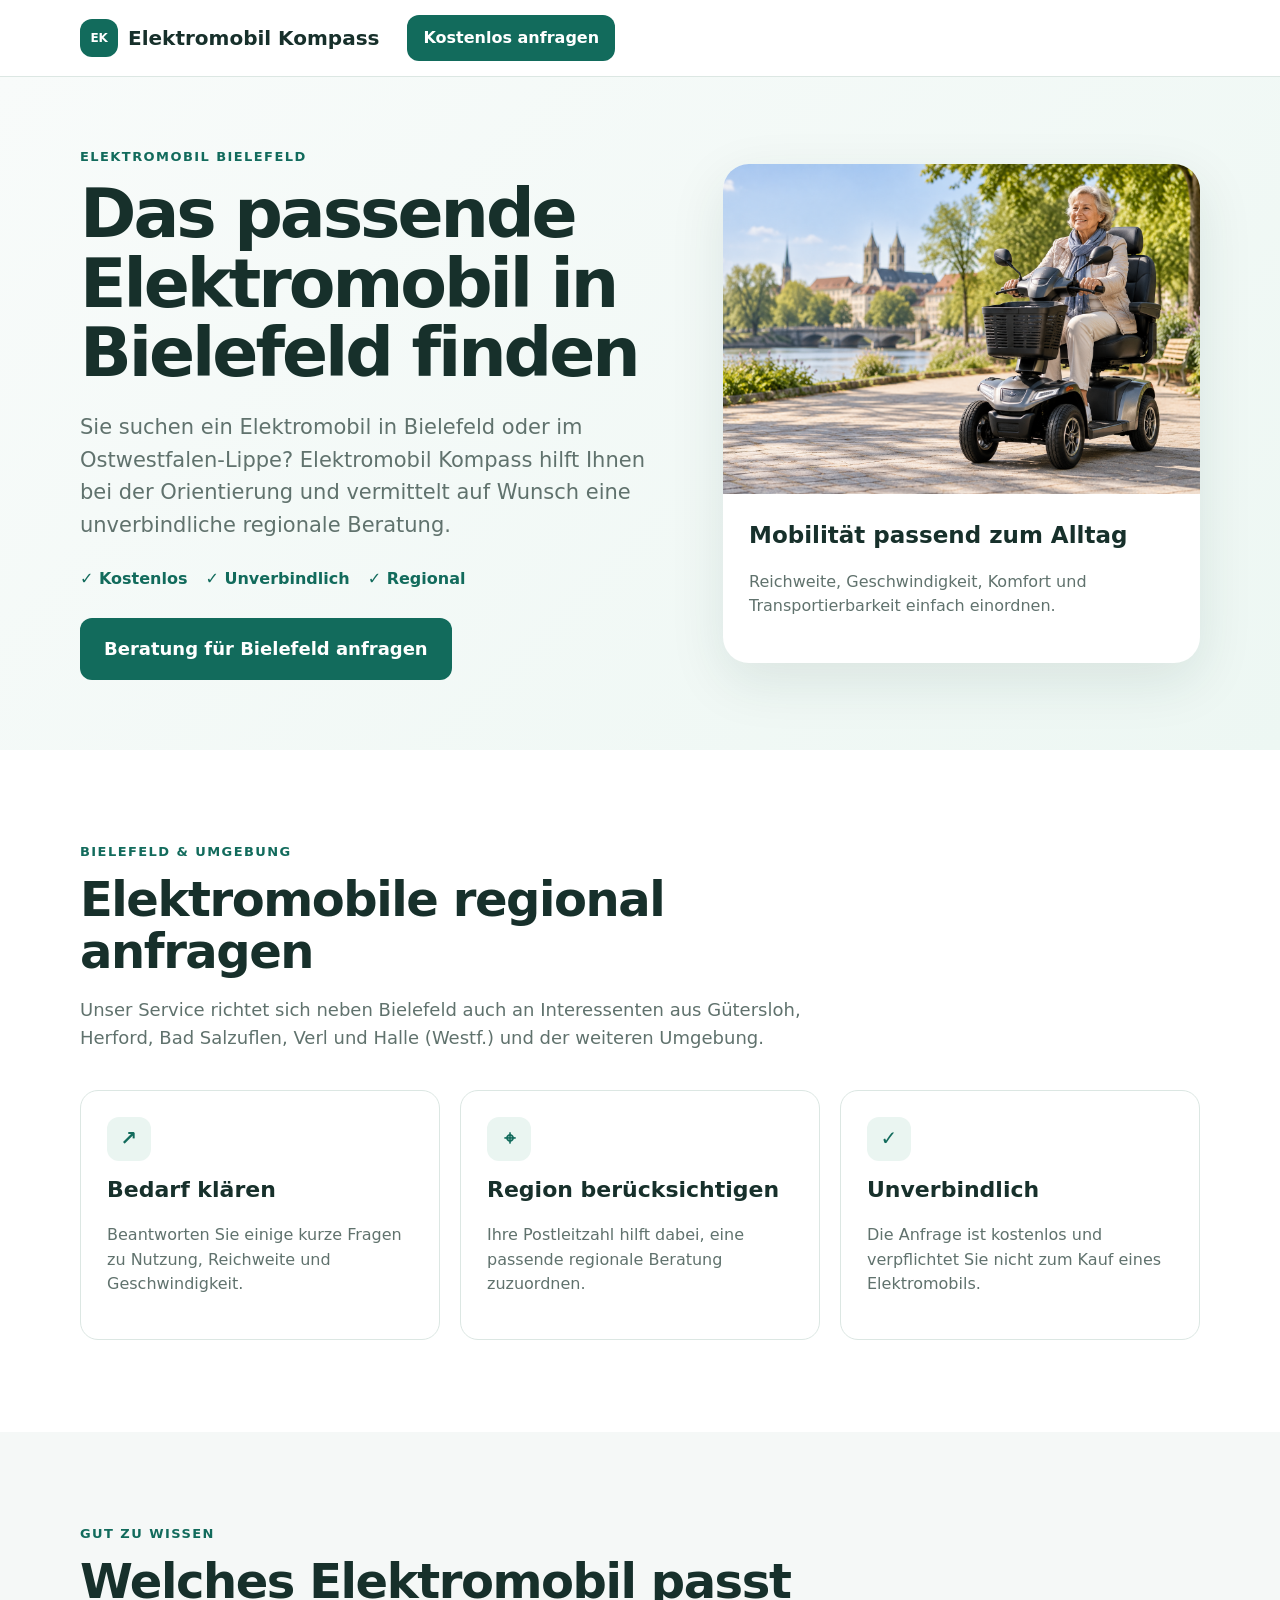
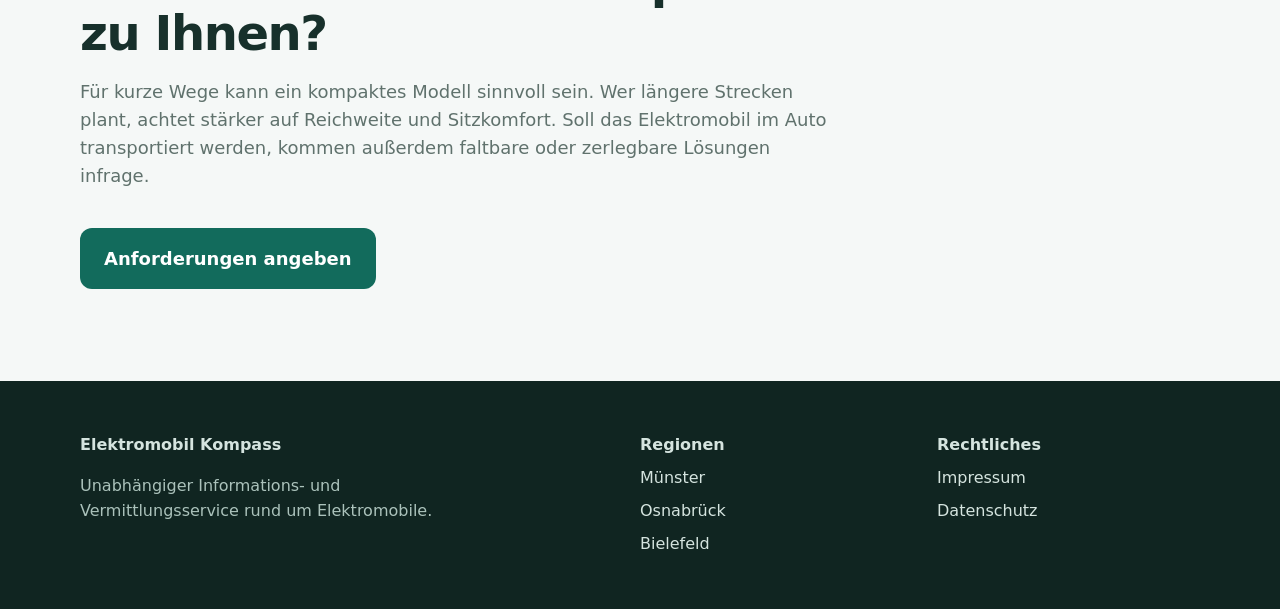
==== bielefeld.html @ a567de17 "Add files via upload" ====
<!doctype html>
<html lang="de"><head>
<meta charset="utf-8"><meta name="viewport" content="width=device-width,initial-scale=1">
<title>Elektromobil Bielefeld | Elektromobil Kompass</title>
<meta name="description" content="Elektromobil-Beratung in Bielefeld und OWL anfragen.">
<link rel="stylesheet" href="style.css">
</head><body>
<header class="topbar"><div class="wrap nav">
<a class="brand" href="index.html"><span class="brand-mark">EK</span><span>Elektromobil Kompass</span></a>
<a class="btn btn-small" href="index.html#anfrage">Kostenlos anfragen</a>
</div></header>
<main>
<section class="hero region-hero"><div class="wrap hero-grid">
<div><div class="eyebrow">Elektromobil Bielefeld</div>
<h1>Das passende Elektromobil in Bielefeld finden</h1>
<p class="lead">Sie suchen ein Elektromobil in Bielefeld oder im Ostwestfalen-Lippe? Elektromobil Kompass hilft Ihnen bei der Orientierung und vermittelt auf Wunsch eine unverbindliche regionale Beratung.</p>
<div class="trust-row"><span>✓ Kostenlos</span><span>✓ Unverbindlich</span><span>✓ Regional</span></div>
<a class="btn btn-large" href="index.html#anfrage">Beratung für Bielefeld anfragen</a>
</div>
<div class="hero-card"><img class="hero-photo" src="elektromobil-kompass-hero.png" alt="Modernes Elektromobil im Alltag"><div class="hero-card-content"><strong>Mobilität passend zum Alltag</strong><p>Reichweite, Geschwindigkeit, Komfort und Transportierbarkeit einfach einordnen.</p></div></div>
</div></section>
<section class="section"><div class="wrap"><div class="section-head">
<div class="eyebrow">Bielefeld & Umgebung</div><h2>Elektromobile regional anfragen</h2>
<p>Unser Service richtet sich neben Bielefeld auch an Interessenten aus Gütersloh, Herford, Bad Salzuflen, Verl und Halle (Westf.) und der weiteren Umgebung.</p>
</div><div class="cards three">
<article class="card"><span class="icon">↗</span><h3>Bedarf klären</h3><p>Beantworten Sie einige kurze Fragen zu Nutzung, Reichweite und Geschwindigkeit.</p></article>
<article class="card"><span class="icon">⌖</span><h3>Region berücksichtigen</h3><p>Ihre Postleitzahl hilft dabei, eine passende regionale Beratung zuzuordnen.</p></article>
<article class="card"><span class="icon">✓</span><h3>Unverbindlich</h3><p>Die Anfrage ist kostenlos und verpflichtet Sie nicht zum Kauf eines Elektromobils.</p></article>
</div></div></section>
<section class="section alt"><div class="wrap"><div class="section-head">
<div class="eyebrow">Gut zu wissen</div><h2>Welches Elektromobil passt zu Ihnen?</h2>
<p>Für kurze Wege kann ein kompaktes Modell sinnvoll sein. Wer längere Strecken plant, achtet stärker auf Reichweite und Sitzkomfort. Soll das Elektromobil im Auto transportiert werden, kommen außerdem faltbare oder zerlegbare Lösungen infrage.</p>
</div><a class="btn btn-large" href="index.html#anfrage">Anforderungen angeben</a></div></section>
</main>
<footer><div class="wrap footer-grid"><div><strong>Elektromobil Kompass</strong><p>Unabhängiger Informations- und Vermittlungsservice rund um Elektromobile.</p></div><div><strong>Regionen</strong><a href="muenster.html">Münster</a><a href="osnabrueck.html">Osnabrück</a><a href="bielefeld.html">Bielefeld</a></div><div><strong>Rechtliches</strong><a href="impressum.html">Impressum</a><a href="datenschutz.html">Datenschutz</a></div></div></footer>
</body></html>
---- style.css ----
:root{
  --ink:#17302b;--muted:#60726d;--brand:#126b5c;--brand2:#eaf5f1;--paper:#ffffff;
  --soft:#f5f8f7;--line:#dce7e3;--accent:#f2b84b;--radius:18px;--shadow:0 18px 55px rgba(22,57,49,.10)
}
*{box-sizing:border-box}html{scroll-behavior:smooth}body{margin:0;font-family:Inter,ui-sans-serif,system-ui,-apple-system,BlinkMacSystemFont,"Segoe UI",sans-serif;color:var(--ink);background:var(--paper);line-height:1.55}
a{color:inherit}.wrap{width:min(1120px,calc(100% - 36px));margin:auto}.topbar{position:sticky;top:0;z-index:50;background:rgba(255,255,255,.94);backdrop-filter:blur(12px);border-bottom:1px solid var(--line)}
.nav{height:76px;display:flex;align-items:center;gap:28px}.brand{display:flex;align-items:center;gap:10px;text-decoration:none;font-weight:800;font-size:20px}.brand-mark{width:38px;height:38px;border-radius:12px;background:var(--brand);color:white;display:grid;place-items:center}
nav{display:flex;gap:26px;margin-left:auto}nav a{text-decoration:none;color:var(--muted);font-weight:650}.btn{border:0;border-radius:12px;background:var(--brand);color:#fff;padding:14px 20px;font-weight:800;text-decoration:none;display:inline-flex;align-items:center;justify-content:center;cursor:pointer;font-size:16px}.btn:hover{filter:brightness(.94)}
.btn-small{padding:11px 16px}.btn-large{padding:17px 24px;font-size:18px}.btn-white{background:white;color:var(--brand)}.btn-ghost{background:transparent;color:var(--brand);border:1px solid var(--line)}
.hero{padding:82px 0 70px;background:linear-gradient(135deg,#f8fbfa 0%,#edf7f3 100%)}.hero-grid{display:grid;grid-template-columns:1.1fr .9fr;gap:60px;align-items:center}.eyebrow{text-transform:uppercase;letter-spacing:.11em;font-size:13px;font-weight:900;color:var(--brand);margin-bottom:12px}.eyebrow.light{color:#d8f2eb}
h1{font-size:clamp(42px,6vw,68px);line-height:1.02;letter-spacing:-.045em;margin:0 0 24px;max-width:800px}h2{font-size:clamp(32px,4vw,48px);line-height:1.08;letter-spacing:-.03em;margin:0 0 14px}h3{font-size:22px;margin:12px 0 9px}.lead{font-size:21px;color:var(--muted);max-width:680px}.trust-row{display:flex;flex-wrap:wrap;gap:18px;margin:26px 0;color:var(--brand);font-weight:800}.micro{color:var(--muted);font-size:14px}
.hero-card{background:white;border-radius:26px;box-shadow:var(--shadow);overflow:hidden}.scooter-visual{height:270px;position:relative;background:linear-gradient(#cfe9e3 0 63%,#dde9e5 63%);overflow:hidden}.sun{position:absolute;width:70px;height:70px;border-radius:50%;background:#f5c96b;right:34px;top:28px}.road{position:absolute;height:80px;background:#b9c8c4;bottom:0;left:-10%;right:-10%;transform:skewY(-3deg)}.scooter{position:absolute;width:150px;height:82px;border-radius:34px 44px 22px 22px;background:var(--brand);color:white;font-size:38px;display:grid;place-items:center;left:50%;bottom:49px;transform:translateX(-50%);box-shadow:0 12px 0 -3px rgba(0,0,0,.08)}.scooter:before,.scooter:after{content:"";position:absolute;width:34px;height:34px;border:9px solid #294840;background:#f3f6f5;border-radius:50%;bottom:-20px}.scooter:before{left:14px}.scooter:after{right:14px}.hero-card-content{padding:24px 26px 28px}.hero-card-content strong{font-size:23px}.hero-card-content p{color:var(--muted)}
.proof{border-top:1px solid var(--line);border-bottom:1px solid var(--line)}.stats{display:grid;grid-template-columns:repeat(3,1fr);padding:26px 0}.stats div{text-align:center;border-right:1px solid var(--line)}.stats div:last-child{border-right:0}.stats strong{display:block;font-size:30px}.stats span{color:var(--muted)}
.section{padding:92px 0}.section.alt{background:var(--soft)}.section-head{max-width:760px;margin-bottom:38px}.section-head p{font-size:18px;color:var(--muted)}.cards{display:grid;gap:20px}.cards.four{grid-template-columns:repeat(4,1fr)}.cards.three{grid-template-columns:repeat(3,1fr)}.card,.region-card{background:white;border:1px solid var(--line);border-radius:var(--radius);padding:26px}.card .icon{width:44px;height:44px;background:var(--brand2);color:var(--brand);display:grid;place-items:center;border-radius:12px;font-size:20px;font-weight:900}.card p,.region-card p{color:var(--muted)}.region-card{box-shadow:0 7px 22px rgba(22,57,49,.04)}.region-card .pin{font-size:26px}.region-card a{color:var(--brand);font-weight:850;text-decoration:none}
.funnel-wrap{display:grid;grid-template-columns:.8fr 1.2fr;gap:48px;align-items:start}.funnel-copy{position:sticky;top:120px}.funnel-copy p{font-size:18px;color:var(--muted)}.mini-benefits{display:grid;gap:10px;margin-top:26px;font-weight:800;color:var(--brand)}
.funnel{background:white;border:1px solid var(--line);border-radius:24px;box-shadow:var(--shadow);padding:30px}.progress{height:8px;background:#e9efed;border-radius:99px;overflow:hidden}.progress div{height:100%;width:14.28%;background:var(--brand);transition:.25s}.step-label{color:var(--muted);font-size:14px;margin:10px 0 24px}.step{display:none;border:0;padding:0;margin:0}.step.active{display:block}.step legend{font-size:27px;font-weight:850;line-height:1.2;margin-bottom:22px;width:100%}
.choice{display:block;margin:10px 0}.choice input{position:absolute;opacity:0}.choice span{display:block;padding:15px 17px;border:2px solid var(--line);border-radius:12px;font-weight:700;cursor:pointer}.choice input:checked+span{border-color:var(--brand);background:var(--brand2);color:var(--brand)}
.text-input{width:100%;padding:14px 15px;border:2px solid var(--line);border-radius:11px;font:inherit;margin:7px 0 18px;background:white}.text-input:focus{outline:0;border-color:var(--brand)}.grid2{display:grid;grid-template-columns:1fr 1fr;gap:14px}.consent{display:flex;gap:11px;align-items:flex-start;font-size:13px;color:var(--muted);margin-top:8px}.consent input{margin-top:4px}.legal-note{font-size:11px;color:#7c8b87;background:#f7f9f8;padding:10px;border-radius:8px}
.funnel-actions{display:flex;gap:10px;justify-content:space-between;margin-top:24px}.funnel-actions .btn:last-child{margin-left:auto}#submitBtn{display:none}.form-message{margin-top:14px;padding:14px;border-radius:10px;background:var(--brand2)}
.faq{display:grid;gap:12px;max-width:850px}.faq details{background:white;border:1px solid var(--line);border-radius:14px;padding:18px 20px}.faq summary{cursor:pointer;font-weight:850;font-size:18px}.faq p{color:var(--muted)}
.cta{background:var(--brand);color:white;padding:58px 0}.cta-inner{display:flex;align-items:center;justify-content:space-between;gap:28px}.cta h2{max-width:700px;margin-bottom:0}
footer{padding:52px 0;background:#102521;color:#d5e4df}.footer-grid{display:grid;grid-template-columns:2fr 1fr 1fr;gap:34px}.footer-grid a{display:block;color:#d5e4df;text-decoration:none;margin-top:8px}.footer-grid p{color:#abc2bb;max-width:420px}
@media(max-width:900px){nav{display:none}.hero-grid,.funnel-wrap{grid-template-columns:1fr}.hero{padding-top:52px}.funnel-copy{position:static}.cards.four{grid-template-columns:1fr 1fr}.cards.three{grid-template-columns:1fr}.hero-card{max-width:620px}.cta-inner{align-items:flex-start;flex-direction:column}}
@media(max-width:620px){.nav .btn-small{display:none}.cards.four,.stats,.footer-grid,.grid2{grid-template-columns:1fr}.stats div{border-right:0;border-bottom:1px solid var(--line);padding:12px}.stats div:last-child{border-bottom:0}.section{padding:66px 0}.funnel{padding:22px 18px}.step legend{font-size:23px}h1{font-size:43px}.hero-grid{gap:34px}.scooter-visual{height:220px}}

.brand-mark{font-size:12px;letter-spacing:-.03em}
.service-note{background:#f3f8f6;border:1px solid var(--line);border-left:4px solid var(--brand);padding:14px 15px;border-radius:10px;margin-bottom:22px;color:var(--muted);font-size:14px}
.service-note strong{color:var(--ink)}

.hero-photo{display:block;width:100%;height:330px;object-fit:cover;object-position:center}
@media(max-width:620px){.hero-photo{height:260px}}

.about{border-top:1px solid var(--line)}
.about-grid{display:grid;grid-template-columns:.8fr 1.2fr;gap:55px;align-items:start}
.about-text{font-size:18px;color:var(--muted)}
.legal-page{max-width:850px}
.legal-page h1{font-size:clamp(42px,6vw,60px)}
.legal-page h2{font-size:26px;margin-top:34px}
.legal-warning{padding:16px 18px;background:#fff7e7;border:1px solid #ead7ad;border-radius:12px;margin:24px 0}
.region-hero{padding-top:70px}
@media(max-width:900px){.about-grid{grid-template-columns:1fr;gap:12px}}
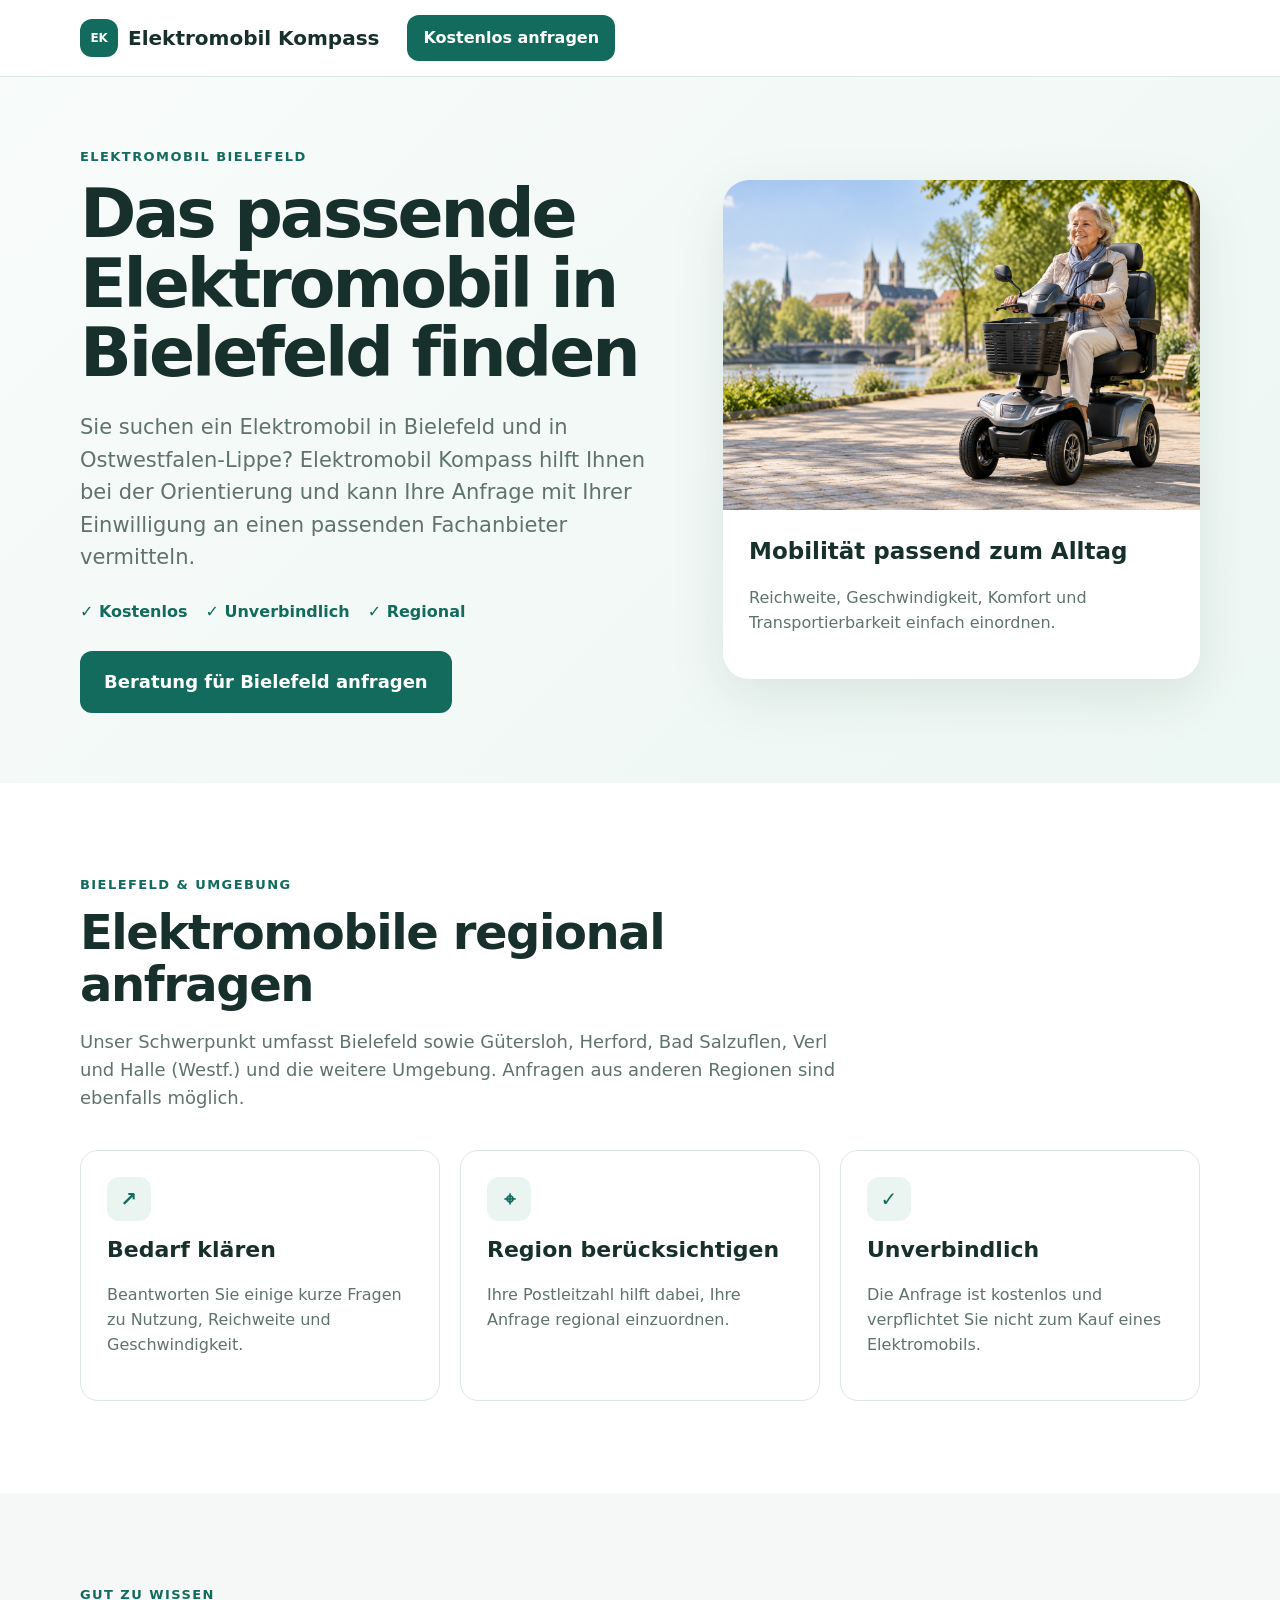
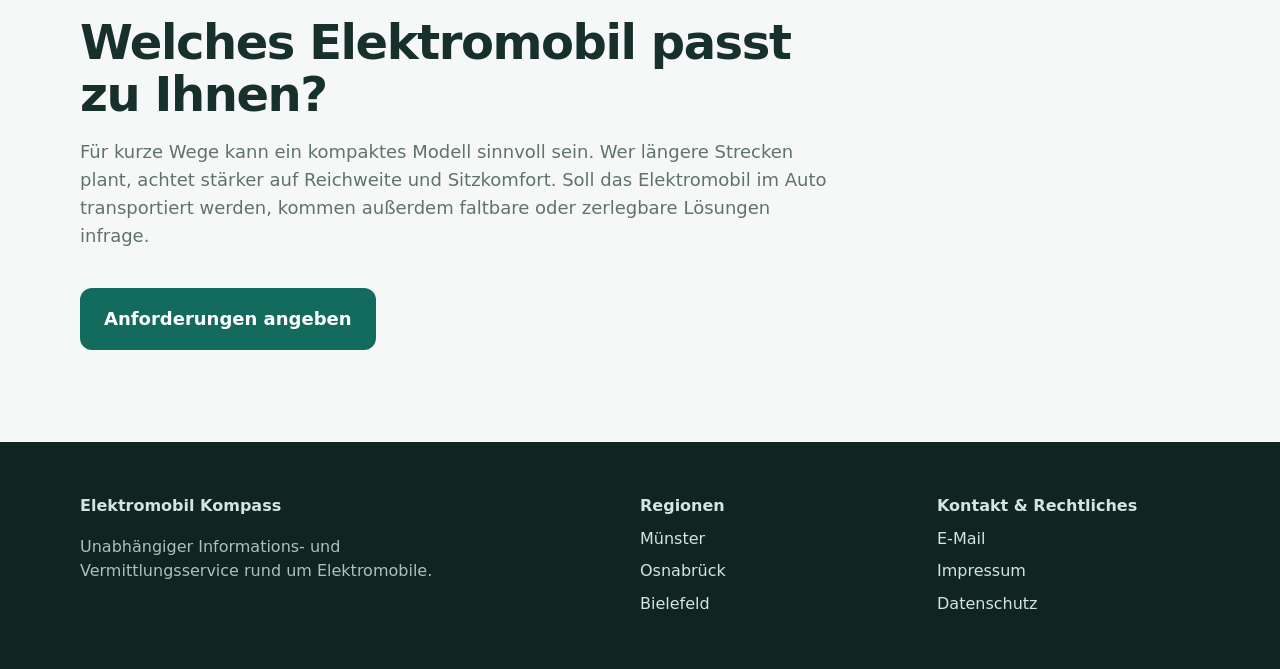
==== commit e17bdf9f: "Add files via upload" ====
--- a/bielefeld.html
+++ b/bielefeld.html
@@ -4,6 +4,10 @@
 <title>Elektromobil Bielefeld | Elektromobil Kompass</title>
 <meta name="description" content="Elektromobil-Beratung in Bielefeld und OWL anfragen.">
 <link rel="stylesheet" href="style.css">
+<link rel="canonical" href="https://elektromobil-kompass.de/bielefeld.html">
+<link rel="icon" href="favicon.svg" type="image/svg+xml">
+<meta property="og:title" content="Elektromobil Bielefeld | Elektromobil Kompass">
+<meta property="og:image" content="https://elektromobil-kompass.de/elektromobil-kompass-hero.png">
 </head><body>
 <header class="topbar"><div class="wrap nav">
 <a class="brand" href="index.html"><span class="brand-mark">EK</span><span>Elektromobil Kompass</span></a>
@@ -13,7 +17,7 @@
 <section class="hero region-hero"><div class="wrap hero-grid">
 <div><div class="eyebrow">Elektromobil Bielefeld</div>
 <h1>Das passende Elektromobil in Bielefeld finden</h1>
-<p class="lead">Sie suchen ein Elektromobil in Bielefeld oder im Ostwestfalen-Lippe? Elektromobil Kompass hilft Ihnen bei der Orientierung und vermittelt auf Wunsch eine unverbindliche regionale Beratung.</p>
+<p class="lead">Sie suchen ein Elektromobil in Bielefeld und in Ostwestfalen-Lippe? Elektromobil Kompass hilft Ihnen bei der Orientierung und kann Ihre Anfrage mit Ihrer Einwilligung an einen passenden Fachanbieter vermitteln.</p>
 <div class="trust-row"><span>✓ Kostenlos</span><span>✓ Unverbindlich</span><span>✓ Regional</span></div>
 <a class="btn btn-large" href="index.html#anfrage">Beratung für Bielefeld anfragen</a>
 </div>
@@ -21,10 +25,10 @@
 </div></section>
 <section class="section"><div class="wrap"><div class="section-head">
 <div class="eyebrow">Bielefeld & Umgebung</div><h2>Elektromobile regional anfragen</h2>
-<p>Unser Service richtet sich neben Bielefeld auch an Interessenten aus Gütersloh, Herford, Bad Salzuflen, Verl und Halle (Westf.) und der weiteren Umgebung.</p>
+<p>Unser Schwerpunkt umfasst Bielefeld sowie Gütersloh, Herford, Bad Salzuflen, Verl und Halle (Westf.) und die weitere Umgebung. Anfragen aus anderen Regionen sind ebenfalls möglich.</p>
 </div><div class="cards three">
 <article class="card"><span class="icon">↗</span><h3>Bedarf klären</h3><p>Beantworten Sie einige kurze Fragen zu Nutzung, Reichweite und Geschwindigkeit.</p></article>
-<article class="card"><span class="icon">⌖</span><h3>Region berücksichtigen</h3><p>Ihre Postleitzahl hilft dabei, eine passende regionale Beratung zuzuordnen.</p></article>
+<article class="card"><span class="icon">⌖</span><h3>Region berücksichtigen</h3><p>Ihre Postleitzahl hilft dabei, Ihre Anfrage regional einzuordnen.</p></article>
 <article class="card"><span class="icon">✓</span><h3>Unverbindlich</h3><p>Die Anfrage ist kostenlos und verpflichtet Sie nicht zum Kauf eines Elektromobils.</p></article>
 </div></div></section>
 <section class="section alt"><div class="wrap"><div class="section-head">
@@ -32,5 +36,5 @@
 <p>Für kurze Wege kann ein kompaktes Modell sinnvoll sein. Wer längere Strecken plant, achtet stärker auf Reichweite und Sitzkomfort. Soll das Elektromobil im Auto transportiert werden, kommen außerdem faltbare oder zerlegbare Lösungen infrage.</p>
 </div><a class="btn btn-large" href="index.html#anfrage">Anforderungen angeben</a></div></section>
 </main>
-<footer><div class="wrap footer-grid"><div><strong>Elektromobil Kompass</strong><p>Unabhängiger Informations- und Vermittlungsservice rund um Elektromobile.</p></div><div><strong>Regionen</strong><a href="muenster.html">Münster</a><a href="osnabrueck.html">Osnabrück</a><a href="bielefeld.html">Bielefeld</a></div><div><strong>Rechtliches</strong><a href="impressum.html">Impressum</a><a href="datenschutz.html">Datenschutz</a></div></div></footer>
+<footer><div class="wrap footer-grid"><div><strong>Elektromobil Kompass</strong><p>Unabhängiger Informations- und Vermittlungsservice rund um Elektromobile.</p></div><div><strong>Regionen</strong><a href="muenster.html">Münster</a><a href="osnabrueck.html">Osnabrück</a><a href="bielefeld.html">Bielefeld</a></div><div><strong>Kontakt & Rechtliches</strong><a href="mailto:info@elektromobil-kompass.de">E-Mail</a><a href="impressum.html">Impressum</a><a href="datenschutz.html">Datenschutz</a></div></div></footer>
 </body></html>
--- a/style.css
+++ b/style.css
@@ -39,3 +39,33 @@
 .legal-warning{padding:16px 18px;background:#fff7e7;border:1px solid #ead7ad;border-radius:12px;margin:24px 0}
 .region-hero{padding-top:70px}
 @media(max-width:900px){.about-grid{grid-template-columns:1fr;gap:12px}}
+
+/* Live-V2: mobile, accessibility and conversion refinements */
+.field-hint{margin:-10px 0 16px;color:var(--muted);font-size:13px}
+.choice input:focus-visible+span,.btn:focus-visible,.text-input:focus-visible,a:focus-visible{outline:3px solid #f2b84b;outline-offset:3px}
+.form-message{font-size:16px;line-height:1.55}
+.form-message a{font-weight:800;color:var(--brand)}
+@media(max-width:620px){
+  .nav{height:68px}
+  .brand{font-size:18px}
+  .brand-mark{width:36px;height:36px}
+  .hero{padding:42px 0 46px}
+  h1{font-size:38px;line-height:1.05}
+  .lead{font-size:18px;line-height:1.55}
+  .trust-row{gap:10px 16px;margin:20px 0}
+  .btn-large{width:100%;padding:15px 18px}
+  .hero-photo{height:235px}
+  .hero-card-content{padding:20px}
+  .hero-card-content strong{font-size:21px}
+  .hero-card-content p{margin-bottom:0}
+  .section{padding:56px 0}
+  .section-head{margin-bottom:28px}
+  .region-card,.card{padding:22px}
+  .service-note{font-size:15px;line-height:1.5;padding:14px;margin-bottom:18px}
+  .funnel{padding:20px 16px}
+  .step legend{font-size:25px}
+  .choice span{padding:16px 14px;font-size:17px}
+  .text-input{padding:15px 14px;font-size:17px}
+  .consent{font-size:14px;line-height:1.5}
+  .legal-note{font-size:12px;line-height:1.45}
+}
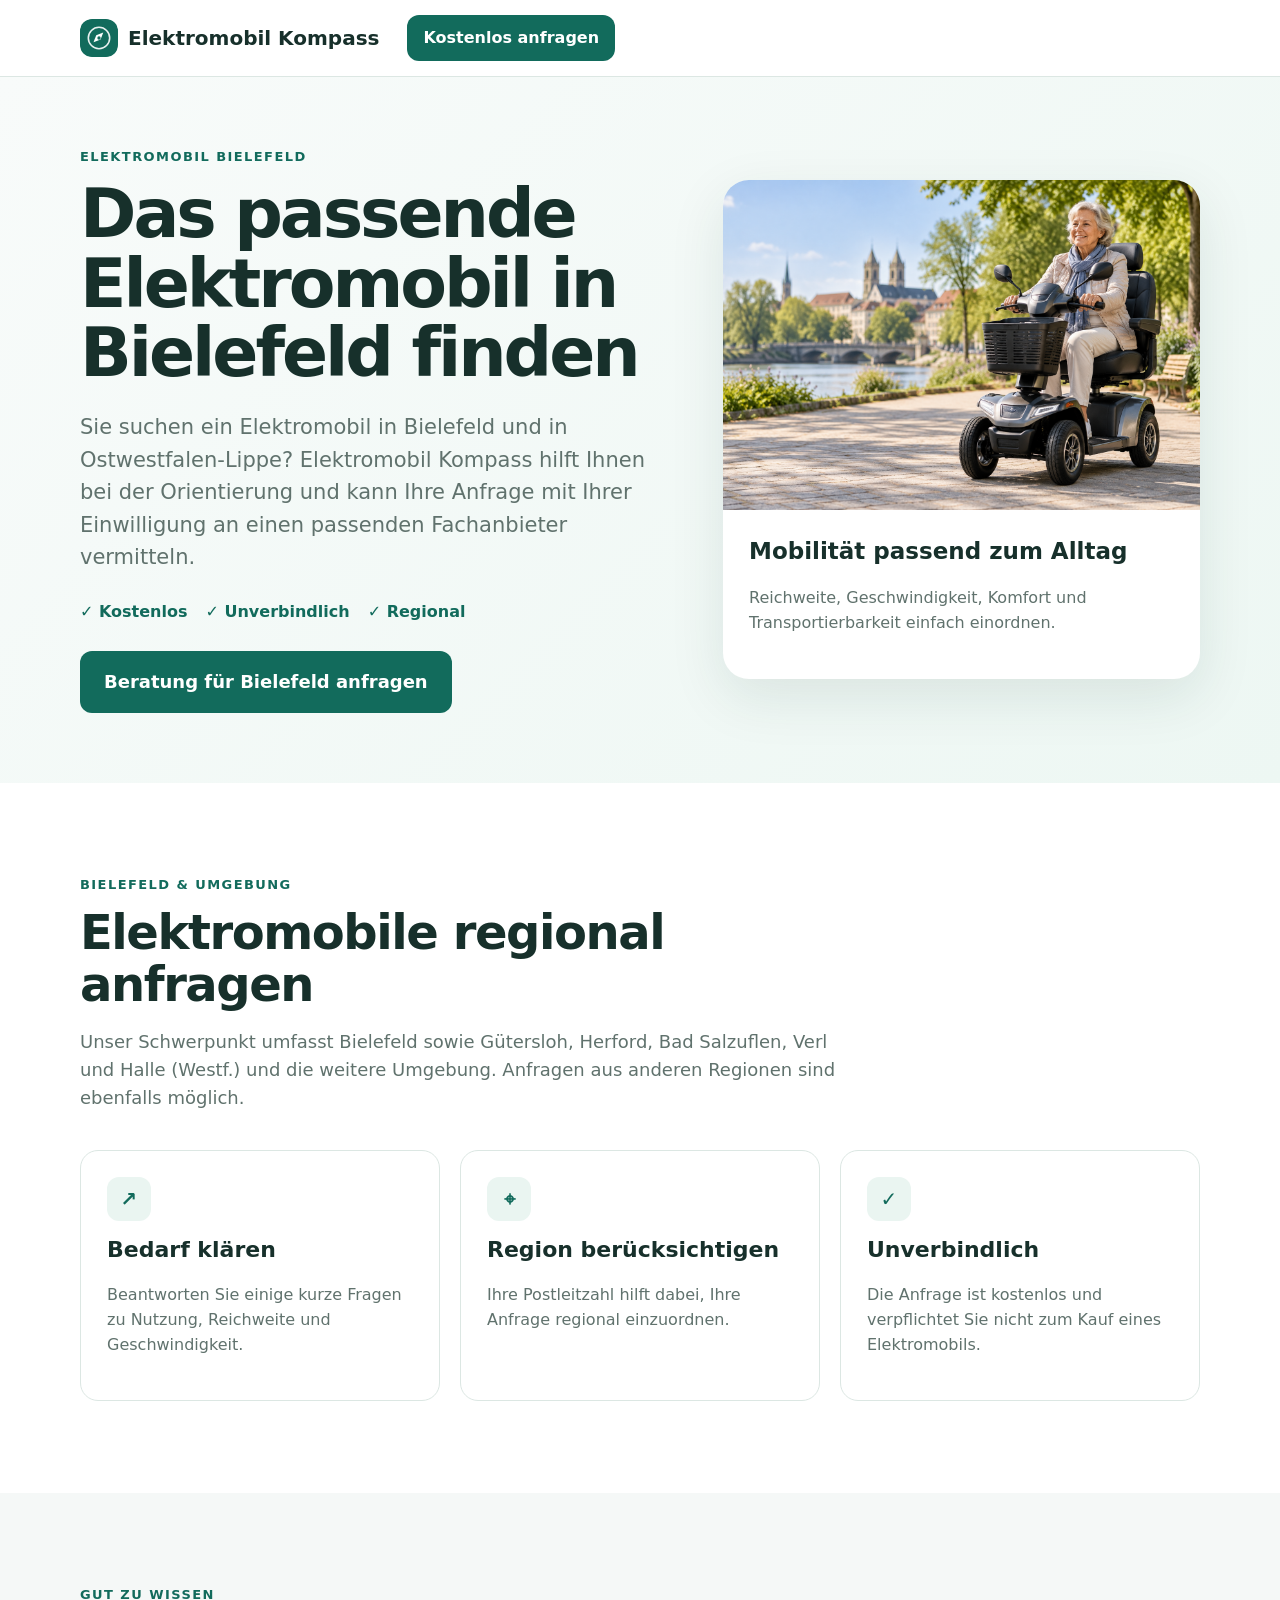
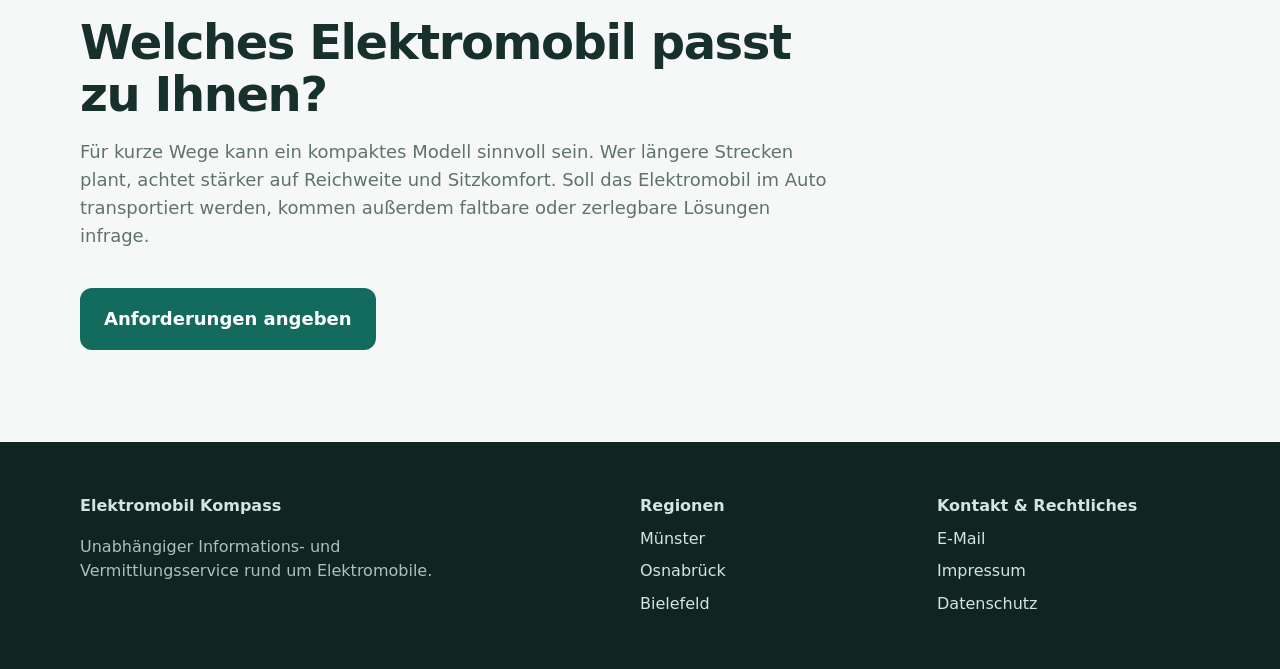
==== commit 71567726: "Add files via upload" ====
--- a/bielefeld.html
+++ b/bielefeld.html
@@ -6,11 +6,13 @@
 <link rel="stylesheet" href="style.css">
 <link rel="canonical" href="https://elektromobil-kompass.de/bielefeld.html">
 <link rel="icon" href="favicon.svg" type="image/svg+xml">
+  <link rel="icon" href="favicon-32.png" sizes="32x32" type="image/png">
+  <link rel="apple-touch-icon" href="apple-touch-icon.png">
 <meta property="og:title" content="Elektromobil Bielefeld | Elektromobil Kompass">
 <meta property="og:image" content="https://elektromobil-kompass.de/elektromobil-kompass-hero.png">
 </head><body>
 <header class="topbar"><div class="wrap nav">
-<a class="brand" href="index.html"><span class="brand-mark">EK</span><span>Elektromobil Kompass</span></a>
+<a class="brand" href="index.html"><img class="brand-logo" src="logo-mark.svg" alt="" aria-hidden="true"><span>Elektromobil Kompass</span></a>
 <a class="btn btn-small" href="index.html#anfrage">Kostenlos anfragen</a>
 </div></header>
 <main>
--- a/style.css
+++ b/style.css
@@ -69,3 +69,7 @@
   .consent{font-size:14px;line-height:1.5}
   .legal-note{font-size:12px;line-height:1.45}
 }
+
+/* Brand logo */
+.brand-logo{width:38px;height:38px;display:block;flex:0 0 38px;border-radius:12px}
+@media(max-width:620px){.brand-logo{width:36px;height:36px;flex-basis:36px}}
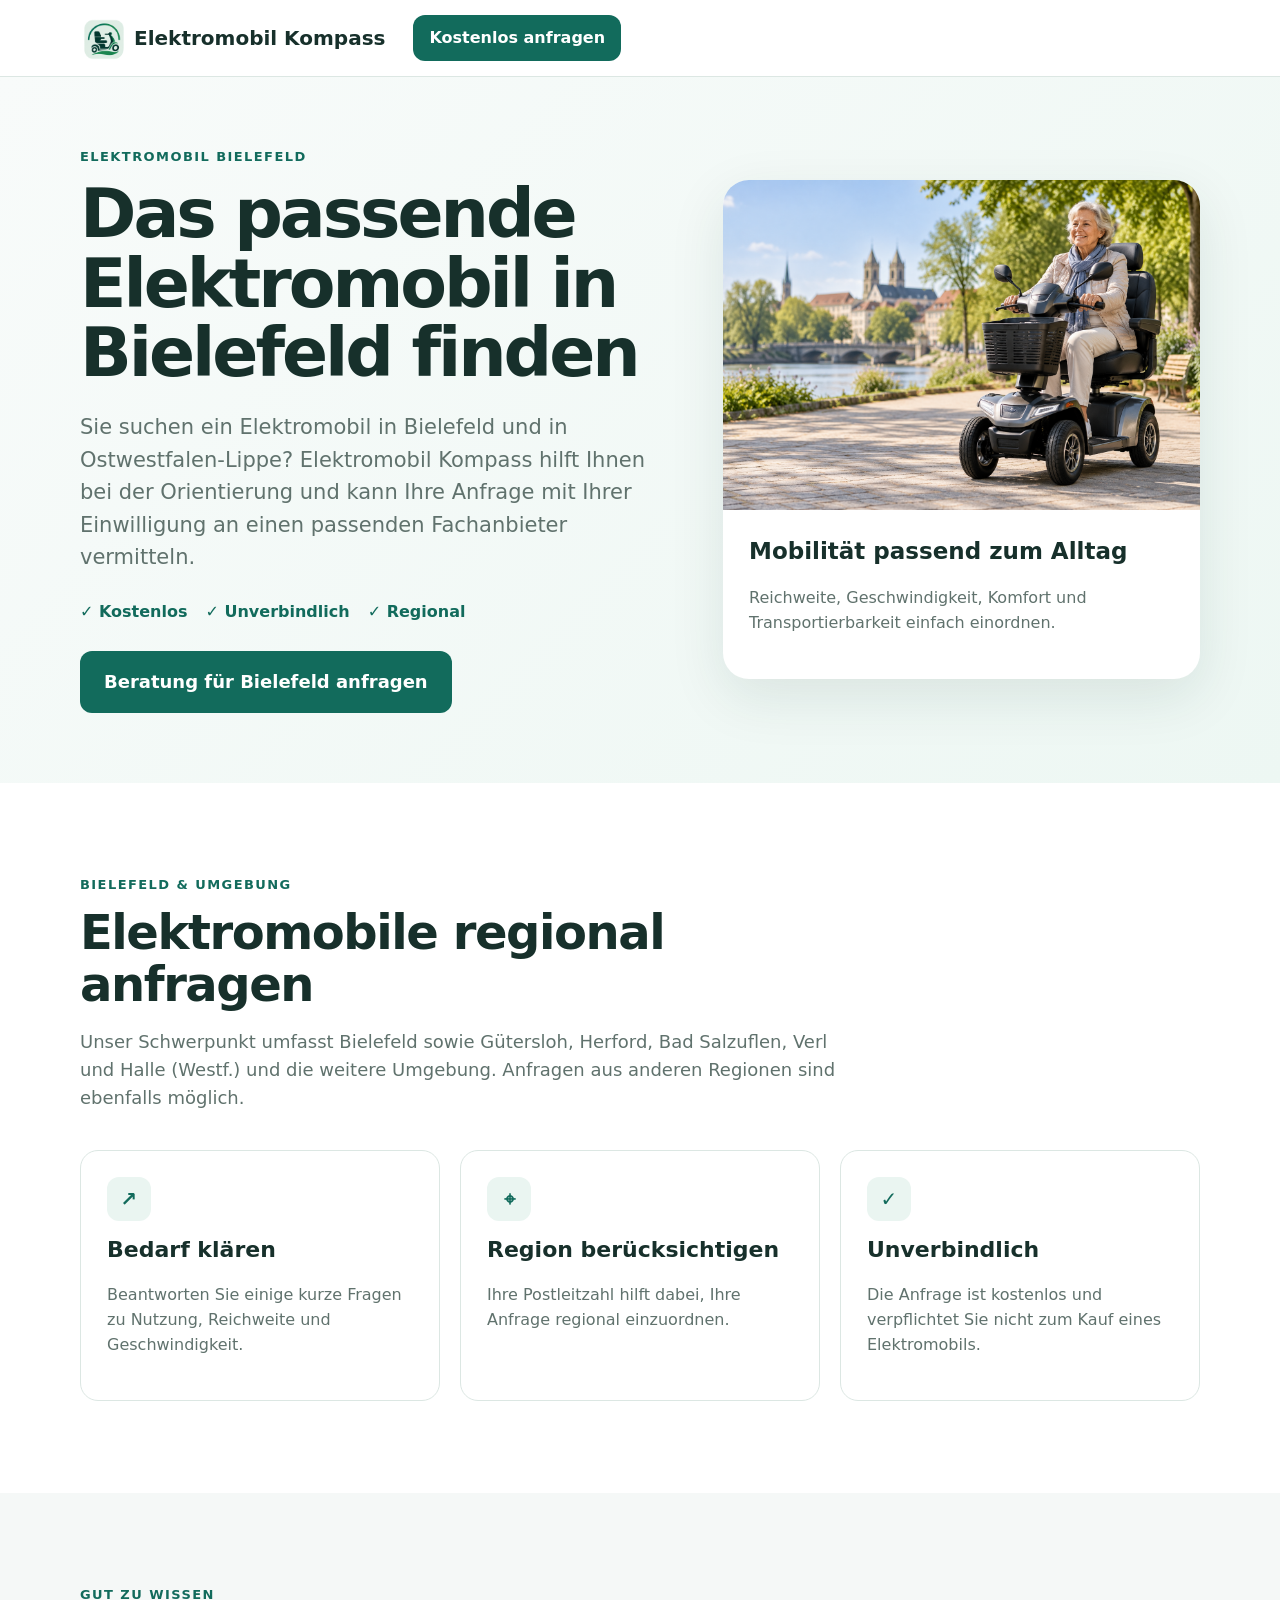
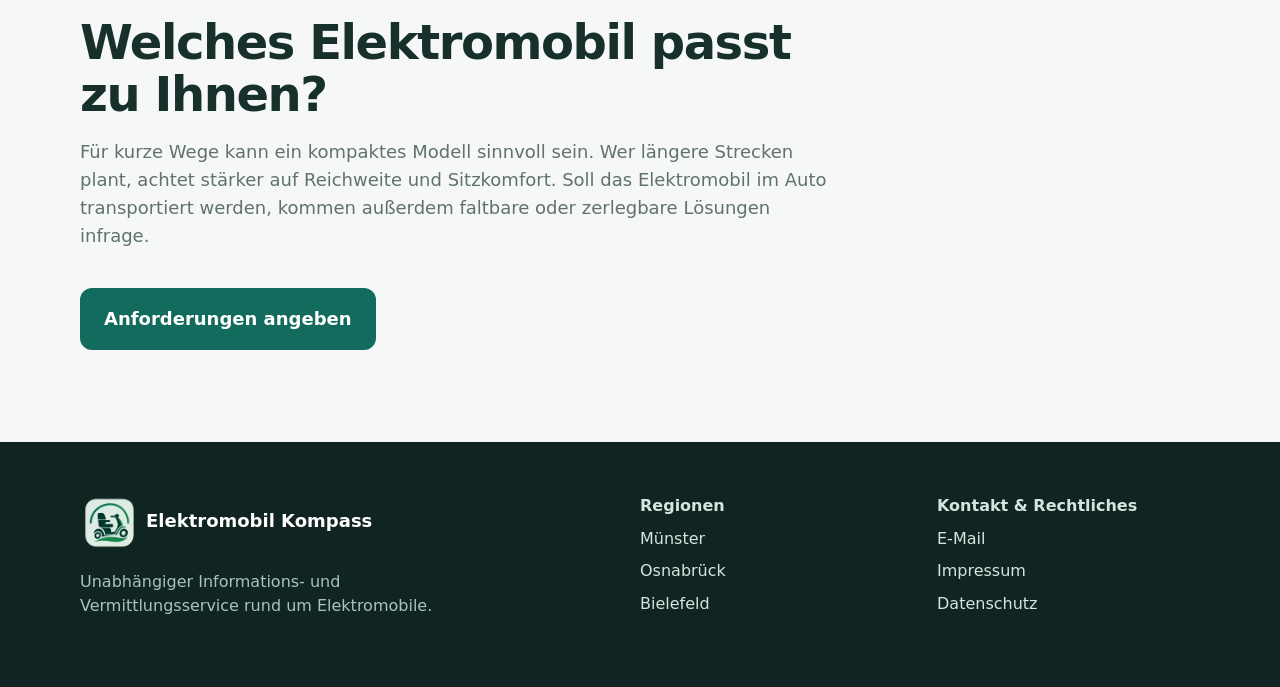
==== commit a41c5276: "Add files via upload" ====
--- a/bielefeld.html
+++ b/bielefeld.html
@@ -5,14 +5,13 @@
 <meta name="description" content="Elektromobil-Beratung in Bielefeld und OWL anfragen.">
 <link rel="stylesheet" href="style.css">
 <link rel="canonical" href="https://elektromobil-kompass.de/bielefeld.html">
-<link rel="icon" href="favicon.svg" type="image/svg+xml">
-  <link rel="icon" href="favicon-32.png" sizes="32x32" type="image/png">
+<link rel="icon" href="favicon-32.png" sizes="32x32" type="image/png">
   <link rel="apple-touch-icon" href="apple-touch-icon.png">
 <meta property="og:title" content="Elektromobil Bielefeld | Elektromobil Kompass">
 <meta property="og:image" content="https://elektromobil-kompass.de/elektromobil-kompass-hero.png">
 </head><body>
 <header class="topbar"><div class="wrap nav">
-<a class="brand" href="index.html"><img class="brand-logo" src="logo-mark.svg" alt="" aria-hidden="true"><span>Elektromobil Kompass</span></a>
+<a class="brand" href="index.html"><img class="brand-logo" src="logo-elektromobil-kompass.png" alt="" aria-hidden="true"><span>Elektromobil Kompass</span></a>
 <a class="btn btn-small" href="index.html#anfrage">Kostenlos anfragen</a>
 </div></header>
 <main>
@@ -38,5 +37,5 @@
 <p>Für kurze Wege kann ein kompaktes Modell sinnvoll sein. Wer längere Strecken plant, achtet stärker auf Reichweite und Sitzkomfort. Soll das Elektromobil im Auto transportiert werden, kommen außerdem faltbare oder zerlegbare Lösungen infrage.</p>
 </div><a class="btn btn-large" href="index.html#anfrage">Anforderungen angeben</a></div></section>
 </main>
-<footer><div class="wrap footer-grid"><div><strong>Elektromobil Kompass</strong><p>Unabhängiger Informations- und Vermittlungsservice rund um Elektromobile.</p></div><div><strong>Regionen</strong><a href="muenster.html">Münster</a><a href="osnabrueck.html">Osnabrück</a><a href="bielefeld.html">Bielefeld</a></div><div><strong>Kontakt & Rechtliches</strong><a href="mailto:info@elektromobil-kompass.de">E-Mail</a><a href="impressum.html">Impressum</a><a href="datenschutz.html">Datenschutz</a></div></div></footer>
+<footer><div class="wrap footer-grid"><div class="footer-brand"><a class="footer-brand-link" href="index.html" aria-label="Elektromobil Kompass Startseite"><img class="footer-logo" src="logo-elektromobil-kompass.png" alt=""><strong>Elektromobil Kompass</strong></a><p>Unabhängiger Informations- und Vermittlungsservice rund um Elektromobile.</p></div><div><strong>Regionen</strong><a href="muenster.html">Münster</a><a href="osnabrueck.html">Osnabrück</a><a href="bielefeld.html">Bielefeld</a></div><div><strong>Kontakt & Rechtliches</strong><a href="mailto:info@elektromobil-kompass.de">E-Mail</a><a href="impressum.html">Impressum</a><a href="datenschutz.html">Datenschutz</a></div></div></footer>
 </body></html>
--- a/style.css
+++ b/style.css
@@ -73,3 +73,14 @@
 /* Brand logo */
 .brand-logo{width:38px;height:38px;display:block;flex:0 0 38px;border-radius:12px}
 @media(max-width:620px){.brand-logo{width:36px;height:36px;flex-basis:36px}}
+
+/* V6 final brand integration */
+.brand-logo{width:44px;height:44px;object-fit:contain;border-radius:12px;flex:0 0 44px}
+.footer-brand-link{display:inline-flex!important;align-items:center;gap:12px;color:#fff!important;margin-top:0!important;font-size:18px;text-decoration:none}
+.footer-logo{width:54px;height:54px;object-fit:contain;border-radius:14px;flex:0 0 54px}
+.footer-brand p{margin-top:14px}
+.consent input{width:20px;height:20px;flex:0 0 20px;accent-color:var(--brand)}
+@media(max-width:620px){
+ .brand-logo{width:40px;height:40px;flex-basis:40px}
+ .footer-logo{width:50px;height:50px;flex-basis:50px}
+}
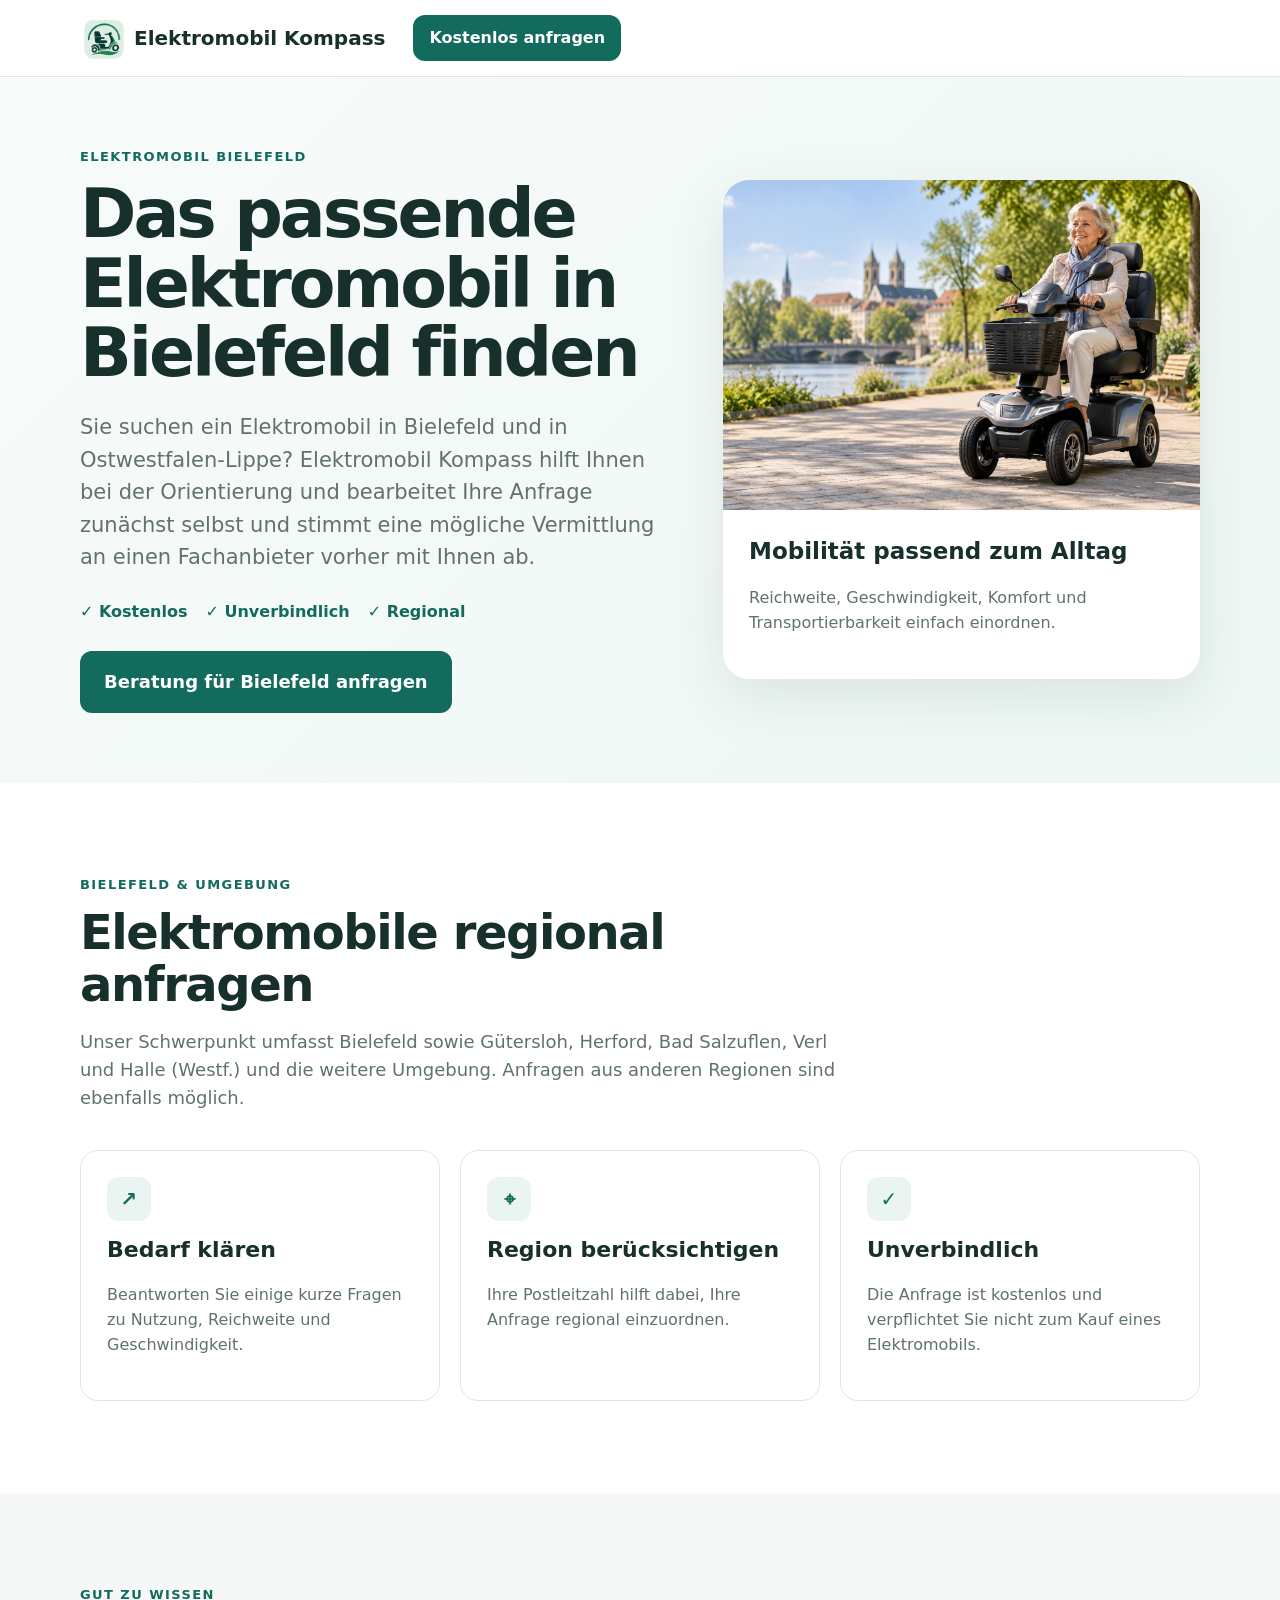
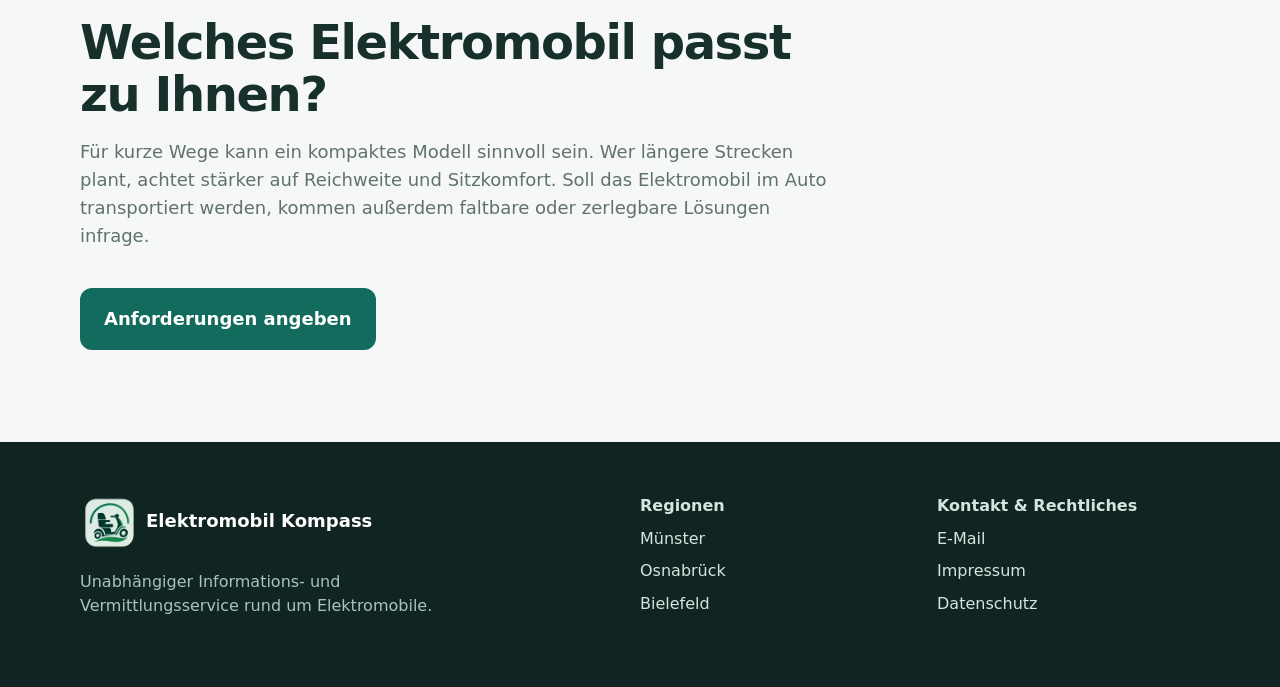
==== commit c411159f: "Entferne Partnernennung und stelle Anfrage auf direkte Kontaktaufnahme um" ====
--- a/bielefeld.html
+++ b/bielefeld.html
@@ -18,7 +18,7 @@
 <section class="hero region-hero"><div class="wrap hero-grid">
 <div><div class="eyebrow">Elektromobil Bielefeld</div>
 <h1>Das passende Elektromobil in Bielefeld finden</h1>
-<p class="lead">Sie suchen ein Elektromobil in Bielefeld und in Ostwestfalen-Lippe? Elektromobil Kompass hilft Ihnen bei der Orientierung und kann Ihre Anfrage mit Ihrer Einwilligung an einen passenden Fachanbieter vermitteln.</p>
+<p class="lead">Sie suchen ein Elektromobil in Bielefeld und in Ostwestfalen-Lippe? Elektromobil Kompass hilft Ihnen bei der Orientierung und bearbeitet Ihre Anfrage zunächst selbst und stimmt eine mögliche Vermittlung an einen Fachanbieter vorher mit Ihnen ab.</p>
 <div class="trust-row"><span>✓ Kostenlos</span><span>✓ Unverbindlich</span><span>✓ Regional</span></div>
 <a class="btn btn-large" href="index.html#anfrage">Beratung für Bielefeld anfragen</a>
 </div>
